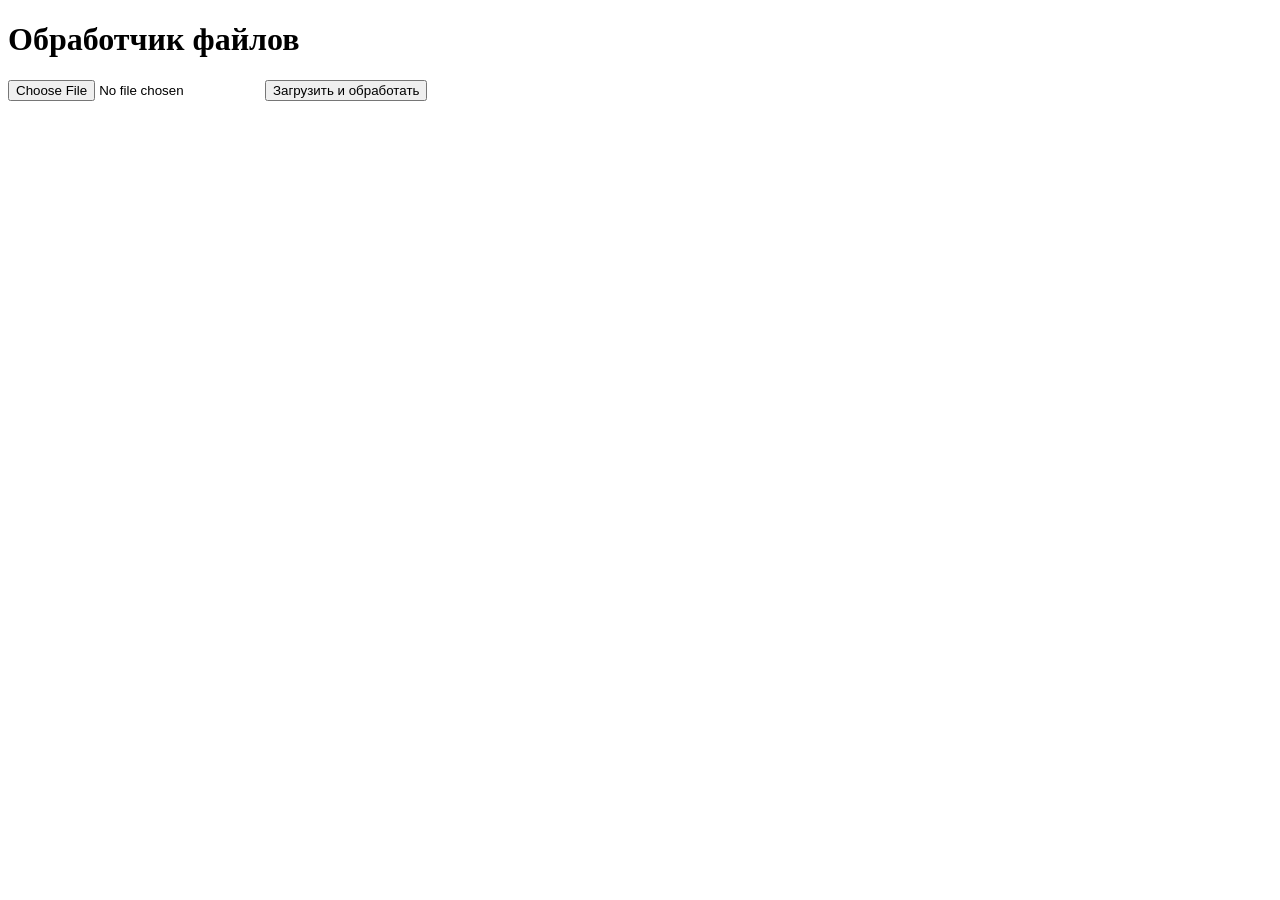
==== index.html @ 774cfac1 "Update index.html" ====
<!DOCTYPE html>


<html lang="ru">
<head>
    <meta charset="UTF-8">
    <title>Загрузка файла</title>
</head>
<body>
    <h1>Обработчик файлов</h1>
    <input type="file" id="fileInput">
    <button onclick="uploadFile()">Загрузить и обработать</button>
    <p id="status"></p>

    <script>
        async function uploadFile() {
            const fileInput = document.getElementById('fileInput');
            const status = document.getElementById('status');
            if (fileInput.files.length === 0) return alert('Выберите файл');

            const formData = new FormData();
            formData.append('file', fileInput.files[0]);

            status.innerText = 'Обработка...';

            try {
                // ЗАМЕНИ URL на адрес своего сервера после деплоя!
                const response = await fetch('https://server-1-5c12.onrender.com/process', {
                    method: 'POST',
                    body: formData
                });

                if (!response.ok) throw new Error('Ошибка сервера');

                const blob = await response.blob();
                const url = window.URL.createObjectURL(blob);
                const a = document.createElement('a');
                a.href = url;
                a.download = 'processed_file.csv';
                a.click();
                status.innerText = 'Готово!';
            } catch (err) {
                status.innerText = 'Ошибка: ' + err.message;
            }
        }
    </script>
</body>
</html>
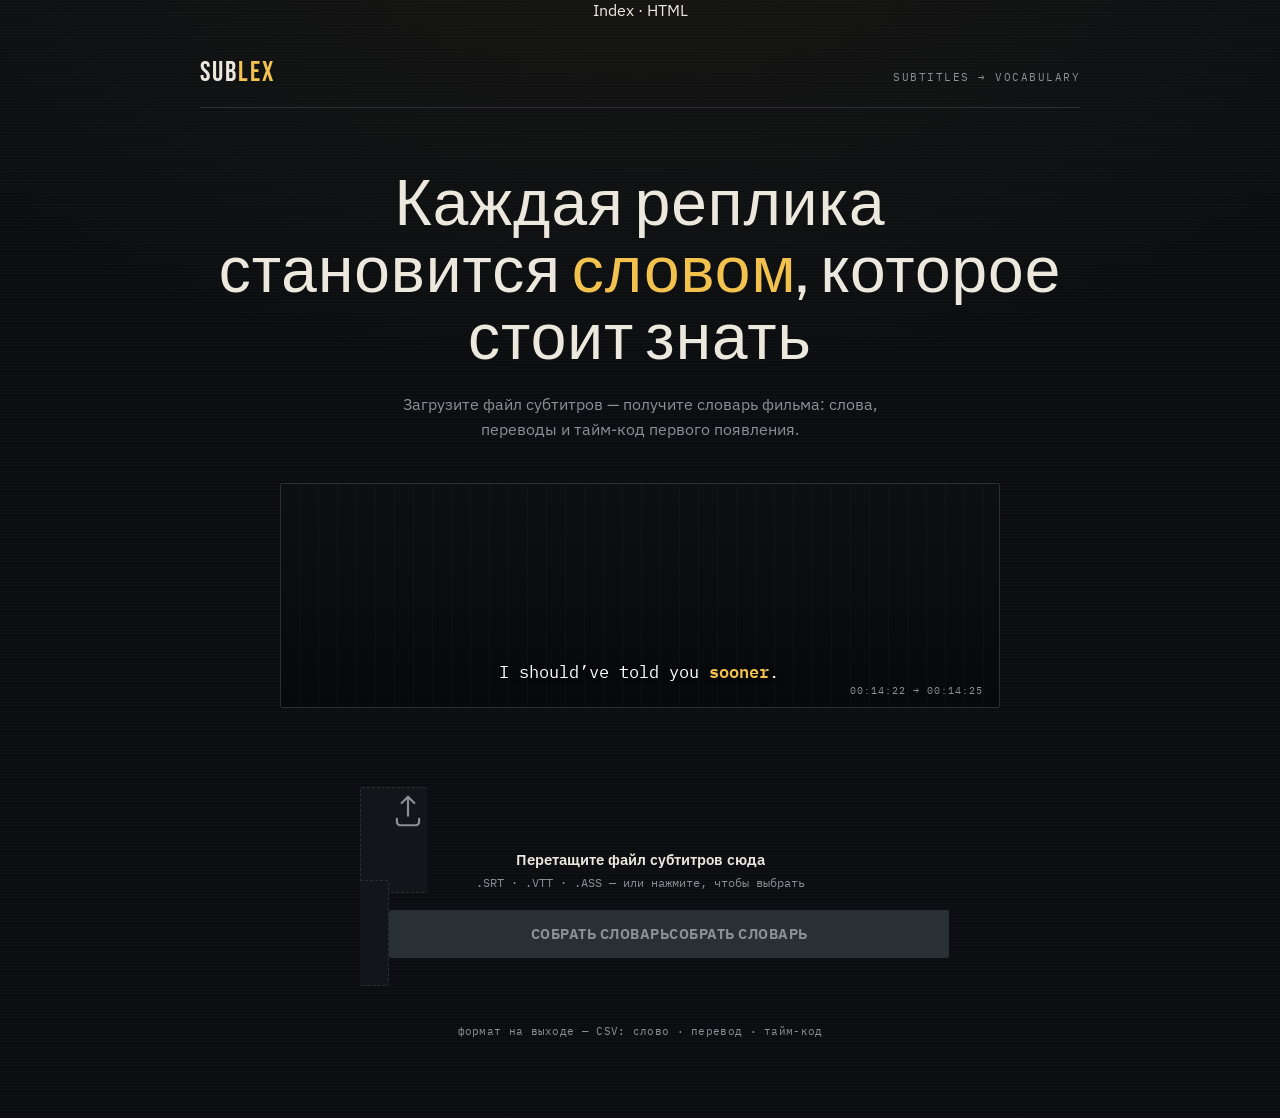
==== commit 374cafd1: "Update index.html" ====
--- a/index.html
+++ b/index.html
@@ -1,48 +1,594 @@
-<!DOCTYPE html>
 
 
+Index · HTML
+<!DOCTYPE html>
 <html lang="ru">
 <head>
-    <meta charset="UTF-8">
-    <title>Загрузка файла</title>
+<meta charset="UTF-8">
+<meta name="viewport" content="width=device-width, initial-scale=1.0">
+<title>Subtitle Lexicon — словарь из фильма</title>
+<link rel="preconnect" href="https://fonts.googleapis.com">
+<link rel="preconnect" href="https://fonts.gstatic.com" crossorigin>
+<link href="https://fonts.googleapis.com/css2?family=Bebas+Neue&family=IBM+Plex+Mono:wght@400;500;600&family=IBM+Plex+Sans:wght@400;500;600;700&display=swap" rel="stylesheet">
+<style>
+  :root{
+    --bg: #0B0D10;
+    --bg-raised: #12151A;
+    --frame: #1B3A3F;
+    --frame-soft: #16282B;
+    --hairline: #283034;
+    --text: #EDE8DE;
+    --text-dim: #8A9094;
+    --accent: #F2C14E;
+    --accent-dim: #8a6c2a;
+    --error: #D9685A;
+    --radius: 2px;
+  }
+ 
+  *{ box-sizing: border-box; }
+ 
+  html, body{
+    margin:0;
+    padding:0;
+    background: var(--bg);
+    color: var(--text);
+    font-family: 'IBM Plex Sans', sans-serif;
+    min-height: 100vh;
+  }
+ 
+  body{
+    background-image:
+      radial-gradient(ellipse 900px 500px at 50% -10%, rgba(242,193,78,0.05), transparent),
+      repeating-linear-gradient(rgba(255,255,255,0.015) 0px, rgba(255,255,255,0.015) 1px, transparent 1px, transparent 3px);
+    display:flex;
+    flex-direction:column;
+    align-items:center;
+    padding: 0 24px 80px;
+  }
+ 
+  /* ---------- Header ---------- */
+  .topbar{
+    width:100%;
+    max-width: 880px;
+    display:flex;
+    align-items:baseline;
+    justify-content:space-between;
+    padding: 36px 0 18px;
+    border-bottom: 1px solid var(--hairline);
+  }
+ 
+  .wordmark{
+    font-family: 'Bebas Neue', sans-serif;
+    font-size: 28px;
+    letter-spacing: 2px;
+    color: var(--text);
+  }
+  .wordmark span{ color: var(--accent); }
+ 
+  .tag{
+    font-family: 'IBM Plex Mono', monospace;
+    font-size: 11px;
+    letter-spacing: 1.5px;
+    text-transform: uppercase;
+    color: var(--text-dim);
+  }
+ 
+  /* ---------- Hero ---------- */
+  .hero{
+    width:100%;
+    max-width: 880px;
+    padding: 64px 0 28px;
+    text-align:center;
+  }
+ 
+  .hero h1{
+    font-family: 'Bebas Neue', sans-serif;
+    font-size: clamp(40px, 6vw, 64px);
+    line-height: 1.05;
+    letter-spacing: 1px;
+    margin: 0 0 18px;
+    font-weight: 400;
+  }
+  .hero h1 .hl{ color: var(--accent); }
+ 
+  .hero p{
+    font-size: 16px;
+    color: var(--text-dim);
+    max-width: 480px;
+    margin: 0 auto;
+    line-height: 1.6;
+  }
+ 
+  /* ---------- subtitle preview strip (signature element) ---------- */
+  .subtitle-stage{
+    width:100%;
+    max-width: 720px;
+    margin: 40px auto 0;
+    aspect-ratio: 16/5;
+    background: linear-gradient(180deg, #0d1012, #070809);
+    border: 1px solid var(--hairline);
+    border-radius: var(--radius);
+    position: relative;
+    overflow:hidden;
+    display:flex;
+    align-items:flex-end;
+    justify-content:center;
+    padding-bottom: 22px;
+  }
+  .subtitle-stage::before{
+    content:'';
+    position:absolute;
+    inset:0;
+    background-image: repeating-linear-gradient(90deg, transparent 0 18px, rgba(255,255,255,0.025) 18px 19px);
+  }
+  .sprockets{
+    position:absolute;
+    top:0; left:0; right:0;
+    height: 10px;
+    display:flex;
+    justify-content: space-between;
+    padding: 0 14px;
+  }
+  .sprockets span{
+    width:6px; height:6px;
+    margin-top:3px;
+    background: var(--hairline);
+    border-radius: 1px;
+  }
+  .sub-line{
+    font-family: 'IBM Plex Mono', monospace;
+    font-size: 17px;
+    color: #fff;
+    text-shadow: 0 2px 6px rgba(0,0,0,0.8);
+    white-space: nowrap;
+    overflow:hidden;
+    border-right: 2px solid transparent;
+  }
+  .sub-line .word{
+    color: var(--accent);
+    font-weight: 600;
+  }
+  .timecode{
+    position:absolute;
+    bottom: 10px;
+    right: 16px;
+    font-family: 'IBM Plex Mono', monospace;
+    font-size: 10px;
+    color: var(--text-dim);
+    letter-spacing: 1px;
+  }
+ 
+  /* ---------- Upload card ---------- */
+  .panel{
+    width:100%;
+    max-width: 560px;
+    margin-top: 56px;
+  }
+ 
+  .dropzone{
+    border: 1px dashed var(--hairline);
+    background: var(--bg-raised);
+    border-radius: var(--radius);
+    padding: 42px 28px;
+    text-align:center;
+    cursor:pointer;
+    transition: border-color 0.25s ease, background 0.25s ease;
+    position: relative;
+  }
+  .dropzone:hover, .dropzone.drag{
+    border-color: var(--accent-dim);
+    background: #15181d;
+  }
+  .dropzone.drag{ border-style: solid; }
+ 
+  .dropzone input[type=file]{
+    position:absolute;
+    inset:0;
+    opacity:0;
+    cursor:pointer;
+  }
+ 
+  .drop-icon{
+    width: 38px;
+    height: 38px;
+    margin: 0 auto 16px;
+    color: var(--text-dim);
+  }
+  .dropzone:hover .drop-icon, .dropzone.drag .drop-icon{ color: var(--accent); }
+ 
+  .drop-title{
+    font-size: 15px;
+    font-weight: 600;
+    margin-bottom: 6px;
+  }
+  .drop-sub{
+    font-family: 'IBM Plex Mono', monospace;
+    font-size: 12px;
+    color: var(--text-dim);
+  }
+ 
+  .filename-pill{
+    display: none;
+    margin-top: 16px;
+    font-family: 'IBM Plex Mono', monospace;
+    font-size: 12.5px;
+    background: var(--frame-soft);
+    border: 1px solid var(--frame);
+    color: var(--text);
+    padding: 8px 14px;
+    border-radius: var(--radius);
+    align-items:center;
+    justify-content:space-between;
+    gap: 12px;
+  }
+  .filename-pill.show{ display:flex; }
+  .filename-pill .clear-btn{
+    cursor:pointer;
+    color: var(--text-dim);
+    font-size: 14px;
+    line-height:1;
+    background:none;
+    border:none;
+    padding:0;
+  }
+  .filename-pill .clear-btn:hover{ color: var(--error); }
+ 
+  /* ---------- Button ---------- */
+  .run-btn{
+    width:100%;
+    margin-top: 20px;
+    padding: 15px 0;
+    background: var(--accent);
+    color: #14110a;
+    border: none;
+    border-radius: var(--radius);
+    font-family: 'IBM Plex Sans', sans-serif;
+    font-weight: 700;
+    font-size: 14px;
+    letter-spacing: 0.5px;
+    text-transform: uppercase;
+    cursor:pointer;
+    transition: transform 0.15s ease, box-shadow 0.15s ease, background 0.15s ease;
+  }
+  .run-btn:hover:not(:disabled){
+    box-shadow: 0 0 0 1px var(--accent), 0 6px 24px rgba(242,193,78,0.18);
+  }
+  .run-btn:active:not(:disabled){ transform: scale(0.99); }
+  .run-btn:disabled{
+    background: var(--hairline);
+    color: var(--text-dim);
+    cursor: not-allowed;
+  }
+ 
+  .run-btn .spinner{
+    display:none;
+    width: 14px; height:14px;
+    border: 2px solid rgba(20,17,10,0.3);
+    border-top-color: #14110a;
+    border-radius: 50%;
+    margin-right: 8px;
+    vertical-align: -2px;
+    animation: spin 0.7s linear infinite;
+  }
+  .run-btn.loading .spinner{ display:inline-block; }
+  .run-btn.loading .btn-label::after{ content: 'Разбираю реплики…'; }
+  .run-btn .btn-label::after{ content: 'Собрать словарь'; }
+  .run-btn.loading .default-label{ display:none; }
+ 
+  @keyframes spin{ to{ transform: rotate(360deg); } }
+ 
+  /* ---------- status / result card ---------- */
+  .result{
+    margin-top: 24px;
+    background: var(--bg-raised);
+    border: 1px solid var(--hairline);
+    border-radius: var(--radius);
+    padding: 0;
+    max-height: 0;
+    overflow: hidden;
+    opacity: 0;
+    transition: max-height 0.45s ease, opacity 0.4s ease, padding 0.4s ease;
+  }
+  .result.show{
+    max-height: 220px;
+    opacity: 1;
+    padding: 22px 24px;
+  }
+  .result.error{ border-color: rgba(217,104,90,0.4); }
+ 
+  .result-row{
+    display:flex;
+    align-items:center;
+    gap: 12px;
+  }
+  .result-icon{
+    width: 30px; height:30px;
+    flex-shrink:0;
+    border-radius: 50%;
+    display:flex;
+    align-items:center;
+    justify-content:center;
+    background: rgba(242,193,78,0.12);
+    color: var(--accent);
+  }
+  .result.error .result-icon{
+    background: rgba(217,104,90,0.14);
+    color: var(--error);
+  }
+  .result-icon svg{ width:15px; height:15px; }
+ 
+  .result-title{ font-weight: 600; font-size: 14.5px; }
+  .result-sub{
+    font-family: 'IBM Plex Mono', monospace;
+    font-size: 12px;
+    color: var(--text-dim);
+    margin-top: 3px;
+  }
+ 
+  .download-link{
+    margin-left: auto;
+    font-family: 'IBM Plex Mono', monospace;
+    font-size: 12.5px;
+    color: var(--accent);
+    text-decoration: none;
+    border-bottom: 1px solid var(--accent-dim);
+    padding-bottom: 1px;
+    white-space: nowrap;
+    flex-shrink:0;
+  }
+  .download-link:hover{ border-color: var(--accent); }
+ 
+  /* ---------- footer note ---------- */
+  .footnote{
+    margin-top: 40px;
+    font-family: 'IBM Plex Mono', monospace;
+    font-size: 11px;
+    color: var(--text-dim);
+    text-align:center;
+    letter-spacing: 0.3px;
+  }
+ 
+  /* ---------- focus visibility ---------- */
+  a:focus-visible, button:focus-visible, .dropzone:focus-within{
+    outline: 2px solid var(--accent);
+    outline-offset: 2px;
+  }
+ 
+  @media (prefers-reduced-motion: reduce){
+    *{ animation: none !important; transition: none !important; }
+  }
+ 
+  @media (max-width: 560px){
+    .topbar{ padding: 24px 0 16px; }
+    .hero{ padding: 40px 0 20px; }
+    .subtitle-stage{ aspect-ratio: 16/7; }
+    .sub-line{ font-size: 14px; }
+  }
+</style>
 </head>
 <body>
-    <h1>Обработчик файлов</h1>
-    <input type="file" id="fileInput">
-    <button onclick="uploadFile()">Загрузить и обработать</button>
-    <p id="status"></p>
-
-    <script>
-        async function uploadFile() {
-            const fileInput = document.getElementById('fileInput');
-            const status = document.getElementById('status');
-            if (fileInput.files.length === 0) return alert('Выберите файл');
-
-            const formData = new FormData();
-            formData.append('file', fileInput.files[0]);
-
-            status.innerText = 'Обработка...';
-
-            try {
-                // ЗАМЕНИ URL на адрес своего сервера после деплоя!
-                const response = await fetch('https://server-1-5c12.onrender.com/process', {
-                    method: 'POST',
-                    body: formData
-                });
-
-                if (!response.ok) throw new Error('Ошибка сервера');
-
-                const blob = await response.blob();
-                const url = window.URL.createObjectURL(blob);
-                const a = document.createElement('a');
-                a.href = url;
-                a.download = 'processed_file.csv';
-                a.click();
-                status.innerText = 'Готово!';
-            } catch (err) {
-                status.innerText = 'Ошибка: ' + err.message;
-            }
+ 
+  <div class="topbar">
+    <div class="wordmark">SUB<span>LEX</span></div>
+    <div class="tag">subtitles → vocabulary</div>
+  </div>
+ 
+  <div class="hero">
+    <h1>Каждая реплика<br>становится <span class="hl">словом</span>, которое стоит знать</h1>
+    <p>Загрузите файл субтитров — получите словарь фильма: слова, переводы и тайм-код первого появления.</p>
+ 
+    <div class="subtitle-stage">
+      <div class="sprockets" aria-hidden="true"></div>
+      <div class="sub-line" id="subLine"></div>
+      <div class="timecode">00:14:22 → 00:14:25</div>
+    </div>
+  </div>
+ 
+  <div class="panel">
+    <form id="uploadForm">
+      <label class="dropzone" id="dropzone" tabindex="0">
+        <svg class="drop-icon" viewBox="0 0 24 24" fill="none" stroke="currentColor" stroke-width="1.4">
+          <path d="M12 3v12m0-12 4 4m-4-4-4 4" stroke-linecap="round" stroke-linejoin="round"/>
+          <path d="M5 17v2a2 2 0 0 0 2 2h10a2 2 0 0 0 2-2v-2" stroke-linecap="round" stroke-linejoin="round"/>
+        </svg>
+        <div class="drop-title">Перетащите файл субтитров сюда</div>
+        <div class="drop-sub">.SRT · .VTT · .ASS — или нажмите, чтобы выбрать</div>
+        <input type="file" id="fileInput" accept=".srt,.vtt,.ass,.ssa">
+      </label>
+ 
+      <div class="filename-pill" id="filenamePill">
+        <span id="filenameText"></span>
+        <button type="button" class="clear-btn" id="clearBtn" aria-label="Убрать файл">✕</button>
+      </div>
+ 
+      <button type="submit" class="run-btn" id="runBtn" disabled>
+        <span class="spinner" aria-hidden="true"></span>
+        <span class="btn-label"><span class="default-label">Собрать словарь</span></span>
+      </button>
+    </form>
+ 
+    <div class="result" id="result" role="status" aria-live="polite">
+      <div class="result-row">
+        <div class="result-icon" id="resultIcon"></div>
+        <div>
+          <div class="result-title" id="resultTitle"></div>
+          <div class="result-sub" id="resultSub"></div>
+        </div>
+        <a href="#" class="download-link" id="downloadLink" style="display:none;">скачать .csv</a>
+      </div>
+    </div>
+  </div>
+ 
+  <div class="footnote">формат на выходе — CSV: слово · перевод · тайм-код</div>
+ 
+<script>
+  // ===== Typing subtitle animation in hero =====
+  const lines = [
+    { plain: "I should\u2019ve told you ", word: "sooner", rest: "." },
+    { plain: "It\u2019s ", word: "complicated", rest: " between us." },
+    { plain: "We need to ", word: "reconsider", rest: " everything." }
+  ];
+  const subLine = document.getElementById('subLine');
+  let li = 0;
+ 
+  function typeLine(line){
+    return new Promise(resolve => {
+      const full = [line.plain, line.word, line.rest];
+      let segIndex = 0, charIndex = 0;
+      subLine.innerHTML = '';
+      const spans = [document.createElement('span'), document.createElement('span'), document.createElement('span')];
+      spans[1].className = 'word';
+      spans.forEach(s => subLine.appendChild(s));
+ 
+      function tick(){
+        if(segIndex >= 3){
+          setTimeout(() => fadeOut().then(resolve), 1400);
+          return;
         }
-    </script>
+        const seg = full[segIndex];
+        if(charIndex < seg.length){
+          spans[segIndex].textContent += seg[charIndex];
+          charIndex++;
+          setTimeout(tick, 32);
+        } else {
+          segIndex++; charIndex = 0;
+          setTimeout(tick, 60);
+        }
+      }
+      tick();
+    });
+  }
+ 
+  function fadeOut(){
+    return new Promise(resolve => {
+      subLine.style.transition = 'opacity 0.5s ease';
+      subLine.style.opacity = '0';
+      setTimeout(() => { subLine.style.opacity = '1'; resolve(); }, 550);
+    });
+  }
+ 
+  async function cycle(){
+    if(window.matchMedia('(prefers-reduced-motion: reduce)').matches){
+      subLine.innerHTML = `${lines[0].plain}<span class="word">${lines[0].word}</span>${lines[0].rest}`;
+      return;
+    }
+    while(true){
+      await typeLine(lines[li]);
+      li = (li + 1) % lines.length;
+    }
+  }
+  cycle();
+ 
+  // ===== Upload logic =====
+  const dropzone   = document.getElementById('dropzone');
+  const fileInput  = document.getElementById('fileInput');
+  const pill       = document.getElementById('filenamePill');
+  const pillText   = document.getElementById('filenameText');
+  const clearBtn   = document.getElementById('clearBtn');
+  const runBtn     = document.getElementById('runBtn');
+  const form       = document.getElementById('uploadForm');
+  const result     = document.getElementById('result');
+  const resultIcon = document.getElementById('resultIcon');
+  const resultTitle= document.getElementById('resultTitle');
+  const resultSub  = document.getElementById('resultSub');
+  const downloadLink = document.getElementById('downloadLink');
+ 
+  const ICON_OK = `<svg viewBox="0 0 24 24" fill="none" stroke="currentColor" stroke-width="2"><path d="M5 13l4 4L19 7" stroke-linecap="round" stroke-linejoin="round"/></svg>`;
+  const ICON_ERR = `<svg viewBox="0 0 24 24" fill="none" stroke="currentColor" stroke-width="2"><path d="M12 8v5M12 16h.01M12 3l9 16H3z" stroke-linecap="round" stroke-linejoin="round"/></svg>`;
+ 
+  function setFile(file){
+    if(!file) return;
+    pillText.textContent = file.name;
+    pill.classList.add('show');
+    runBtn.disabled = false;
+    result.classList.remove('show');
+  }
+ 
+  fileInput.addEventListener('change', () => setFile(fileInput.files[0]));
+ 
+  ['dragenter','dragover'].forEach(evt =>
+    dropzone.addEventListener(evt, e => { e.preventDefault(); dropzone.classList.add('drag'); })
+  );
+  ['dragleave','drop'].forEach(evt =>
+    dropzone.addEventListener(evt, e => { e.preventDefault(); dropzone.classList.remove('drag'); })
+  );
+  dropzone.addEventListener('drop', e => {
+    const file = e.dataTransfer.files[0];
+    if(file){ fileInput.files = e.dataTransfer.files; setFile(file); }
+  });
+ 
+  clearBtn.addEventListener('click', () => {
+    fileInput.value = '';
+    pill.classList.remove('show');
+    runBtn.disabled = true;
+    result.classList.remove('show');
+  });
+ 
+  function showResult({ ok, title, sub, downloadUrl }){
+    result.classList.remove('error');
+    if(!ok) result.classList.add('error');
+    resultIcon.innerHTML = ok ? ICON_OK : ICON_ERR;
+    resultTitle.textContent = title;
+    resultSub.textContent = sub;
+    if(ok && downloadUrl){
+      downloadLink.href = downloadUrl;
+      downloadLink.style.display = 'inline';
+    } else {
+      downloadLink.style.display = 'none';
+    }
+    result.classList.add('show');
+  }
+ 
+  form.addEventListener('submit', async (e) => {
+    e.preventDefault();
+    const file = fileInput.files[0];
+    if(!file) return;
+ 
+    runBtn.disabled = true;
+    runBtn.classList.add('loading');
+    result.classList.remove('show');
+ 
+    const formData = new FormData();
+    formData.append('file', file);
+ 
+    try {
+      // Replace with your deployed server endpoint.
+      const response = await fetch('https://server-1-5c12.onrender.com/process', {
+        method: 'POST',
+        body: formData
+      });
+      if(!response.ok) throw new Error('Сервер ответил с ошибкой: ' + response.status);
+ 
+      const blob = await response.blob();
+      const url = window.URL.createObjectURL(blob);
+ 
+      showResult({
+        ok: true,
+        title: 'Словарь готов',
+        sub: file.name.replace(/\.[^.]+$/, '') + '.csv',
+        downloadUrl: url
+      });
+ 
+      // also trigger an automatic download
+      const a = document.createElement('a');
+      a.href = url;
+      a.download = file.name.replace(/\.[^.]+$/, '') + '_dictionary.csv';
+      document.body.appendChild(a);
+      a.click();
+      a.remove();
+ 
+    } catch (err) {
+      showResult({
+        ok: false,
+        title: 'Не получилось обработать файл',
+        sub: err.message || 'Проверьте соединение и попробуйте снова'
+      });
+    } finally {
+      runBtn.classList.remove('loading');
+      runBtn.disabled = false;
+    }
+  });
+</script>
 </body>
 </html>
+ 
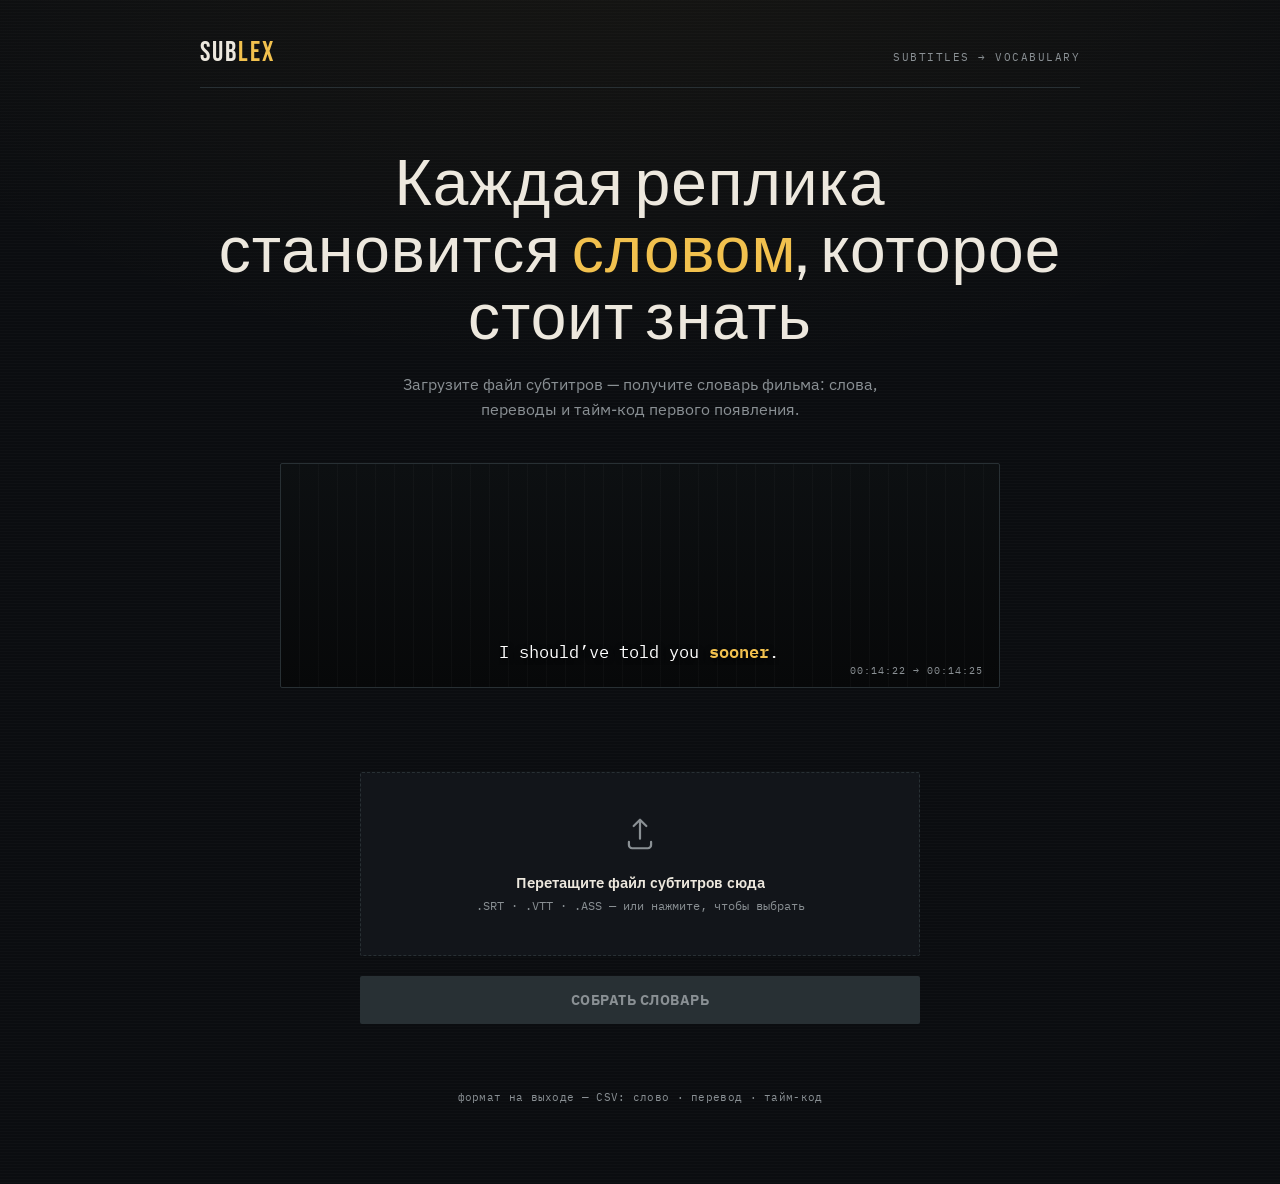
==== commit 66998166: "Update index.html" ====
--- a/index.html
+++ b/index.html
@@ -1,6 +1,3 @@
-
-
-Index · HTML
 <!DOCTYPE html>
 <html lang="ru">
 <head>
@@ -24,9 +21,9 @@
     --error: #D9685A;
     --radius: 2px;
   }
- 
+
   *{ box-sizing: border-box; }
- 
+
   html, body{
     margin:0;
     padding:0;
@@ -35,7 +32,7 @@
     font-family: 'IBM Plex Sans', sans-serif;
     min-height: 100vh;
   }
- 
+
   body{
     background-image:
       radial-gradient(ellipse 900px 500px at 50% -10%, rgba(242,193,78,0.05), transparent),
@@ -45,7 +42,7 @@
     align-items:center;
     padding: 0 24px 80px;
   }
- 
+
   /* ---------- Header ---------- */
   .topbar{
     width:100%;
@@ -56,7 +53,7 @@
     padding: 36px 0 18px;
     border-bottom: 1px solid var(--hairline);
   }
- 
+
   .wordmark{
     font-family: 'Bebas Neue', sans-serif;
     font-size: 28px;
@@ -64,7 +61,7 @@
     color: var(--text);
   }
   .wordmark span{ color: var(--accent); }
- 
+
   .tag{
     font-family: 'IBM Plex Mono', monospace;
     font-size: 11px;
@@ -72,7 +69,7 @@
     text-transform: uppercase;
     color: var(--text-dim);
   }
- 
+
   /* ---------- Hero ---------- */
   .hero{
     width:100%;
@@ -80,7 +77,7 @@
     padding: 64px 0 28px;
     text-align:center;
   }
- 
+
   .hero h1{
     font-family: 'Bebas Neue', sans-serif;
     font-size: clamp(40px, 6vw, 64px);
@@ -90,7 +87,7 @@
     font-weight: 400;
   }
   .hero h1 .hl{ color: var(--accent); }
- 
+
   .hero p{
     font-size: 16px;
     color: var(--text-dim);
@@ -98,7 +95,7 @@
     margin: 0 auto;
     line-height: 1.6;
   }
- 
+
   /* ---------- subtitle preview strip (signature element) ---------- */
   .subtitle-stage{
     width:100%;
@@ -157,15 +154,18 @@
     color: var(--text-dim);
     letter-spacing: 1px;
   }
- 
+
   /* ---------- Upload card ---------- */
   .panel{
     width:100%;
     max-width: 560px;
     margin-top: 56px;
   }
- 
+
   .dropzone{
+    display: block;
+    width: 100%;
+    box-sizing: border-box;
     border: 1px dashed var(--hairline);
     background: var(--bg-raised);
     border-radius: var(--radius);
@@ -180,14 +180,14 @@
     background: #15181d;
   }
   .dropzone.drag{ border-style: solid; }
- 
+
   .dropzone input[type=file]{
     position:absolute;
     inset:0;
     opacity:0;
     cursor:pointer;
   }
- 
+
   .drop-icon{
     width: 38px;
     height: 38px;
@@ -195,7 +195,7 @@
     color: var(--text-dim);
   }
   .dropzone:hover .drop-icon, .dropzone.drag .drop-icon{ color: var(--accent); }
- 
+
   .drop-title{
     font-size: 15px;
     font-weight: 600;
@@ -206,7 +206,7 @@
     font-size: 12px;
     color: var(--text-dim);
   }
- 
+
   .filename-pill{
     display: none;
     margin-top: 16px;
@@ -232,7 +232,7 @@
     padding:0;
   }
   .filename-pill .clear-btn:hover{ color: var(--error); }
- 
+
   /* ---------- Button ---------- */
   .run-btn{
     width:100%;
@@ -259,7 +259,7 @@
     color: var(--text-dim);
     cursor: not-allowed;
   }
- 
+
   .run-btn .spinner{
     display:none;
     width: 14px; height:14px;
@@ -271,12 +271,12 @@
     animation: spin 0.7s linear infinite;
   }
   .run-btn.loading .spinner{ display:inline-block; }
-  .run-btn.loading .btn-label::after{ content: 'Разбираю реплики…'; }
-  .run-btn .btn-label::after{ content: 'Собрать словарь'; }
+  .run-btn .loading-label{ display:none; }
+  .run-btn.loading .loading-label{ display:inline; }
   .run-btn.loading .default-label{ display:none; }
- 
+
   @keyframes spin{ to{ transform: rotate(360deg); } }
- 
+
   /* ---------- status / result card ---------- */
   .result{
     margin-top: 24px;
@@ -295,7 +295,7 @@
     padding: 22px 24px;
   }
   .result.error{ border-color: rgba(217,104,90,0.4); }
- 
+
   .result-row{
     display:flex;
     align-items:center;
@@ -316,7 +316,7 @@
     color: var(--error);
   }
   .result-icon svg{ width:15px; height:15px; }
- 
+
   .result-title{ font-weight: 600; font-size: 14.5px; }
   .result-sub{
     font-family: 'IBM Plex Mono', monospace;
@@ -324,7 +324,7 @@
     color: var(--text-dim);
     margin-top: 3px;
   }
- 
+
   .download-link{
     margin-left: auto;
     font-family: 'IBM Plex Mono', monospace;
@@ -337,7 +337,7 @@
     flex-shrink:0;
   }
   .download-link:hover{ border-color: var(--accent); }
- 
+
   /* ---------- footer note ---------- */
   .footnote{
     margin-top: 40px;
@@ -347,17 +347,17 @@
     text-align:center;
     letter-spacing: 0.3px;
   }
- 
+
   /* ---------- focus visibility ---------- */
   a:focus-visible, button:focus-visible, .dropzone:focus-within{
     outline: 2px solid var(--accent);
     outline-offset: 2px;
   }
- 
+
   @media (prefers-reduced-motion: reduce){
     *{ animation: none !important; transition: none !important; }
   }
- 
+
   @media (max-width: 560px){
     .topbar{ padding: 24px 0 16px; }
     .hero{ padding: 40px 0 20px; }
@@ -367,23 +367,23 @@
 </style>
 </head>
 <body>
- 
+
   <div class="topbar">
     <div class="wordmark">SUB<span>LEX</span></div>
     <div class="tag">subtitles → vocabulary</div>
   </div>
- 
+
   <div class="hero">
     <h1>Каждая реплика<br>становится <span class="hl">словом</span>, которое стоит знать</h1>
     <p>Загрузите файл субтитров — получите словарь фильма: слова, переводы и тайм-код первого появления.</p>
- 
+
     <div class="subtitle-stage">
       <div class="sprockets" aria-hidden="true"></div>
       <div class="sub-line" id="subLine"></div>
       <div class="timecode">00:14:22 → 00:14:25</div>
     </div>
   </div>
- 
+
   <div class="panel">
     <form id="uploadForm">
       <label class="dropzone" id="dropzone" tabindex="0">
@@ -395,18 +395,21 @@
         <div class="drop-sub">.SRT · .VTT · .ASS — или нажмите, чтобы выбрать</div>
         <input type="file" id="fileInput" accept=".srt,.vtt,.ass,.ssa">
       </label>
- 
+
       <div class="filename-pill" id="filenamePill">
         <span id="filenameText"></span>
         <button type="button" class="clear-btn" id="clearBtn" aria-label="Убрать файл">✕</button>
       </div>
- 
+
       <button type="submit" class="run-btn" id="runBtn" disabled>
         <span class="spinner" aria-hidden="true"></span>
-        <span class="btn-label"><span class="default-label">Собрать словарь</span></span>
+        <span class="btn-label">
+          <span class="default-label">Собрать словарь</span>
+          <span class="loading-label">Разбираю реплики…</span>
+        </span>
       </button>
     </form>
- 
+
     <div class="result" id="result" role="status" aria-live="polite">
       <div class="result-row">
         <div class="result-icon" id="resultIcon"></div>
@@ -418,9 +421,9 @@
       </div>
     </div>
   </div>
- 
+
   <div class="footnote">формат на выходе — CSV: слово · перевод · тайм-код</div>
- 
+
 <script>
   // ===== Typing subtitle animation in hero =====
   const lines = [
@@ -430,7 +433,7 @@
   ];
   const subLine = document.getElementById('subLine');
   let li = 0;
- 
+
   function typeLine(line){
     return new Promise(resolve => {
       const full = [line.plain, line.word, line.rest];
@@ -439,7 +442,7 @@
       const spans = [document.createElement('span'), document.createElement('span'), document.createElement('span')];
       spans[1].className = 'word';
       spans.forEach(s => subLine.appendChild(s));
- 
+
       function tick(){
         if(segIndex >= 3){
           setTimeout(() => fadeOut().then(resolve), 1400);
@@ -458,7 +461,7 @@
       tick();
     });
   }
- 
+
   function fadeOut(){
     return new Promise(resolve => {
       subLine.style.transition = 'opacity 0.5s ease';
@@ -466,7 +469,7 @@
       setTimeout(() => { subLine.style.opacity = '1'; resolve(); }, 550);
     });
   }
- 
+
   async function cycle(){
     if(window.matchMedia('(prefers-reduced-motion: reduce)').matches){
       subLine.innerHTML = `${lines[0].plain}<span class="word">${lines[0].word}</span>${lines[0].rest}`;
@@ -478,7 +481,7 @@
     }
   }
   cycle();
- 
+
   // ===== Upload logic =====
   const dropzone   = document.getElementById('dropzone');
   const fileInput  = document.getElementById('fileInput');
@@ -492,10 +495,10 @@
   const resultTitle= document.getElementById('resultTitle');
   const resultSub  = document.getElementById('resultSub');
   const downloadLink = document.getElementById('downloadLink');
- 
+
   const ICON_OK = `<svg viewBox="0 0 24 24" fill="none" stroke="currentColor" stroke-width="2"><path d="M5 13l4 4L19 7" stroke-linecap="round" stroke-linejoin="round"/></svg>`;
   const ICON_ERR = `<svg viewBox="0 0 24 24" fill="none" stroke="currentColor" stroke-width="2"><path d="M12 8v5M12 16h.01M12 3l9 16H3z" stroke-linecap="round" stroke-linejoin="round"/></svg>`;
- 
+
   function setFile(file){
     if(!file) return;
     pillText.textContent = file.name;
@@ -503,9 +506,9 @@
     runBtn.disabled = false;
     result.classList.remove('show');
   }
- 
+
   fileInput.addEventListener('change', () => setFile(fileInput.files[0]));
- 
+
   ['dragenter','dragover'].forEach(evt =>
     dropzone.addEventListener(evt, e => { e.preventDefault(); dropzone.classList.add('drag'); })
   );
@@ -516,14 +519,14 @@
     const file = e.dataTransfer.files[0];
     if(file){ fileInput.files = e.dataTransfer.files; setFile(file); }
   });
- 
+
   clearBtn.addEventListener('click', () => {
     fileInput.value = '';
     pill.classList.remove('show');
     runBtn.disabled = true;
     result.classList.remove('show');
   });
- 
+
   function showResult({ ok, title, sub, downloadUrl }){
     result.classList.remove('error');
     if(!ok) result.classList.add('error');
@@ -538,19 +541,19 @@
     }
     result.classList.add('show');
   }
- 
+
   form.addEventListener('submit', async (e) => {
     e.preventDefault();
     const file = fileInput.files[0];
     if(!file) return;
- 
+
     runBtn.disabled = true;
     runBtn.classList.add('loading');
     result.classList.remove('show');
- 
+
     const formData = new FormData();
     formData.append('file', file);
- 
+
     try {
       // Replace with your deployed server endpoint.
       const response = await fetch('https://server-1-5c12.onrender.com/process', {
@@ -558,17 +561,17 @@
         body: formData
       });
       if(!response.ok) throw new Error('Сервер ответил с ошибкой: ' + response.status);
- 
+
       const blob = await response.blob();
       const url = window.URL.createObjectURL(blob);
- 
+
       showResult({
         ok: true,
         title: 'Словарь готов',
         sub: file.name.replace(/\.[^.]+$/, '') + '.csv',
         downloadUrl: url
       });
- 
+
       // also trigger an automatic download
       const a = document.createElement('a');
       a.href = url;
@@ -576,7 +579,7 @@
       document.body.appendChild(a);
       a.click();
       a.remove();
- 
+
     } catch (err) {
       showResult({
         ok: false,
@@ -591,4 +594,3 @@
 </script>
 </body>
 </html>
- 
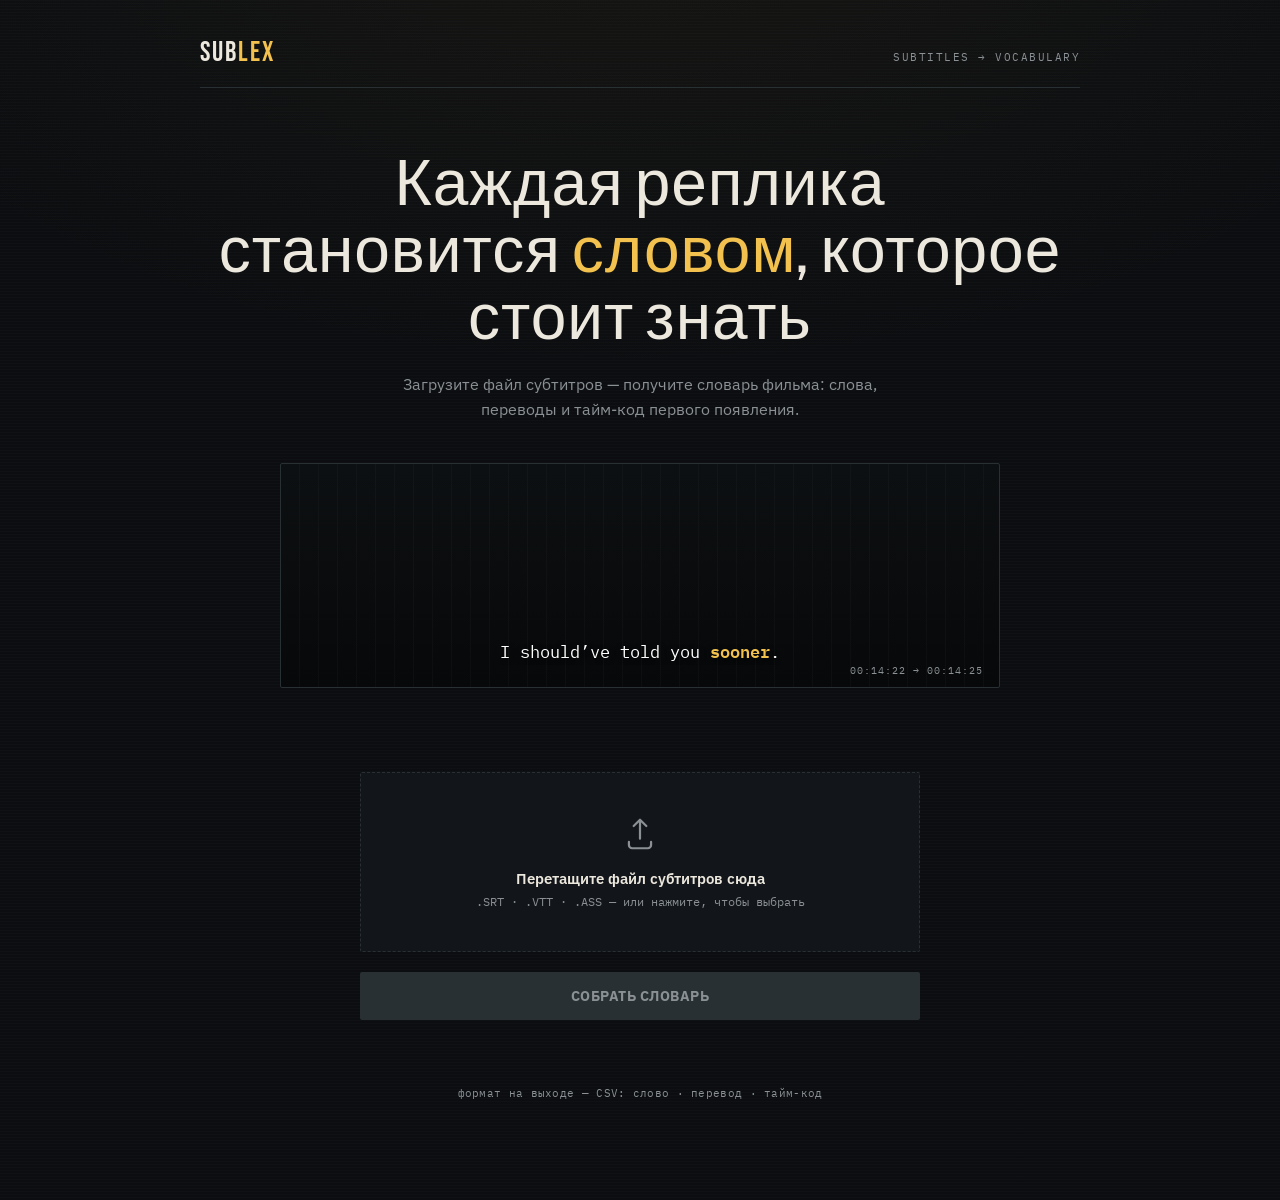
==== commit d3c8d346: "Update print statement from 'Hello' to 'Goodbye'" ====
--- a/index.html
+++ b/index.html
@@ -22,11 +22,9 @@
     --radius: 2px;
   }
 
-  *{ box-sizing: border-box; }
+  *{ box-sizing: border-box; margin:0; padding:0; }
 
   html, body{
-    margin:0;
-    padding:0;
     background: var(--bg);
     color: var(--text);
     font-family: 'IBM Plex Sans', sans-serif;
@@ -40,329 +38,301 @@
     display:flex;
     flex-direction:column;
     align-items:center;
-    padding: 0 24px 80px;
-  }
-
-  /* ---------- Header ---------- */
+    padding: 0 24px 100px;
+  }
+
+  /* ── Topbar ── */
   .topbar{
-    width:100%;
-    max-width: 880px;
-    display:flex;
-    align-items:baseline;
-    justify-content:space-between;
+    width:100%; max-width:880px;
+    display:flex; align-items:baseline; justify-content:space-between;
     padding: 36px 0 18px;
     border-bottom: 1px solid var(--hairline);
   }
-
-  .wordmark{
-    font-family: 'Bebas Neue', sans-serif;
-    font-size: 28px;
-    letter-spacing: 2px;
-    color: var(--text);
-  }
-  .wordmark span{ color: var(--accent); }
-
-  .tag{
-    font-family: 'IBM Plex Mono', monospace;
-    font-size: 11px;
-    letter-spacing: 1.5px;
-    text-transform: uppercase;
-    color: var(--text-dim);
-  }
-
-  /* ---------- Hero ---------- */
-  .hero{
-    width:100%;
-    max-width: 880px;
-    padding: 64px 0 28px;
-    text-align:center;
-  }
-
-  .hero h1{
-    font-family: 'Bebas Neue', sans-serif;
-    font-size: clamp(40px, 6vw, 64px);
-    line-height: 1.05;
-    letter-spacing: 1px;
-    margin: 0 0 18px;
-    font-weight: 400;
-  }
-  .hero h1 .hl{ color: var(--accent); }
-
-  .hero p{
-    font-size: 16px;
-    color: var(--text-dim);
-    max-width: 480px;
-    margin: 0 auto;
-    line-height: 1.6;
-  }
-
-  /* ---------- subtitle preview strip (signature element) ---------- */
+  .wordmark{ font-family:'Bebas Neue',sans-serif; font-size:28px; letter-spacing:2px; }
+  .wordmark span{ color:var(--accent); }
+  .tag{ font-family:'IBM Plex Mono',monospace; font-size:11px; letter-spacing:1.5px; text-transform:uppercase; color:var(--text-dim); }
+
+  /* ── Hero ── */
+  .hero{ width:100%; max-width:880px; padding:64px 0 28px; text-align:center; }
+  .hero h1{ font-family:'Bebas Neue',sans-serif; font-size:clamp(40px,6vw,64px); line-height:1.05; letter-spacing:1px; margin:0 0 18px; font-weight:400; }
+  .hero h1 .hl{ color:var(--accent); }
+  .hero p{ font-size:16px; color:var(--text-dim); max-width:480px; margin:0 auto; line-height:1.6; }
+
+  /* ── Subtitle stage ── */
   .subtitle-stage{
-    width:100%;
-    max-width: 720px;
-    margin: 40px auto 0;
-    aspect-ratio: 16/5;
-    background: linear-gradient(180deg, #0d1012, #070809);
-    border: 1px solid var(--hairline);
-    border-radius: var(--radius);
-    position: relative;
-    overflow:hidden;
-    display:flex;
-    align-items:flex-end;
-    justify-content:center;
-    padding-bottom: 22px;
+    width:100%; max-width:720px; margin:40px auto 0;
+    aspect-ratio:16/5;
+    background:linear-gradient(180deg,#0d1012,#070809);
+    border:1px solid var(--hairline); border-radius:var(--radius);
+    position:relative; overflow:hidden;
+    display:flex; align-items:flex-end; justify-content:center; padding-bottom:22px;
   }
   .subtitle-stage::before{
-    content:'';
-    position:absolute;
-    inset:0;
-    background-image: repeating-linear-gradient(90deg, transparent 0 18px, rgba(255,255,255,0.025) 18px 19px);
-  }
-  .sprockets{
-    position:absolute;
-    top:0; left:0; right:0;
-    height: 10px;
-    display:flex;
-    justify-content: space-between;
-    padding: 0 14px;
-  }
-  .sprockets span{
-    width:6px; height:6px;
-    margin-top:3px;
-    background: var(--hairline);
-    border-radius: 1px;
-  }
-  .sub-line{
-    font-family: 'IBM Plex Mono', monospace;
-    font-size: 17px;
-    color: #fff;
-    text-shadow: 0 2px 6px rgba(0,0,0,0.8);
-    white-space: nowrap;
-    overflow:hidden;
-    border-right: 2px solid transparent;
-  }
-  .sub-line .word{
-    color: var(--accent);
-    font-weight: 600;
-  }
-  .timecode{
-    position:absolute;
-    bottom: 10px;
-    right: 16px;
-    font-family: 'IBM Plex Mono', monospace;
-    font-size: 10px;
-    color: var(--text-dim);
-    letter-spacing: 1px;
-  }
-
-  /* ---------- Upload card ---------- */
-  .panel{
-    width:100%;
-    max-width: 560px;
-    margin-top: 56px;
-  }
+    content:''; position:absolute; inset:0;
+    background-image:repeating-linear-gradient(90deg, transparent 0 18px, rgba(255,255,255,0.025) 18px 19px);
+  }
+  .sprockets{ position:absolute; top:0; left:0; right:0; height:10px; display:flex; justify-content:space-between; padding:0 14px; }
+  .sprockets span{ width:6px; height:6px; margin-top:3px; background:var(--hairline); border-radius:1px; }
+  .sub-line{ font-family:'IBM Plex Mono',monospace; font-size:17px; color:#fff; text-shadow:0 2px 6px rgba(0,0,0,0.8); white-space:nowrap; overflow:hidden; }
+  .sub-line .word{ color:var(--accent); font-weight:600; }
+  .timecode{ position:absolute; bottom:10px; right:16px; font-family:'IBM Plex Mono',monospace; font-size:10px; color:var(--text-dim); letter-spacing:1px; }
+
+  /* ── Upload panel ── */
+  .panel{ width:100%; max-width:560px; margin-top:56px; }
 
   .dropzone{
-    display: block;
-    width: 100%;
-    box-sizing: border-box;
-    border: 1px dashed var(--hairline);
-    background: var(--bg-raised);
-    border-radius: var(--radius);
-    padding: 42px 28px;
-    text-align:center;
-    cursor:pointer;
-    transition: border-color 0.25s ease, background 0.25s ease;
-    position: relative;
-  }
-  .dropzone:hover, .dropzone.drag{
-    border-color: var(--accent-dim);
-    background: #15181d;
-  }
-  .dropzone.drag{ border-style: solid; }
-
-  .dropzone input[type=file]{
-    position:absolute;
-    inset:0;
-    opacity:0;
-    cursor:pointer;
-  }
-
-  .drop-icon{
-    width: 38px;
-    height: 38px;
-    margin: 0 auto 16px;
-    color: var(--text-dim);
-  }
-  .dropzone:hover .drop-icon, .dropzone.drag .drop-icon{ color: var(--accent); }
-
-  .drop-title{
-    font-size: 15px;
-    font-weight: 600;
-    margin-bottom: 6px;
-  }
-  .drop-sub{
-    font-family: 'IBM Plex Mono', monospace;
-    font-size: 12px;
-    color: var(--text-dim);
-  }
+    display:block; width:100%;
+    border:1px dashed var(--hairline); background:var(--bg-raised);
+    border-radius:var(--radius); padding:42px 28px; text-align:center;
+    cursor:pointer; transition:border-color .25s,background .25s; position:relative;
+  }
+  .dropzone:hover,.dropzone.drag{ border-color:var(--accent-dim); background:#15181d; }
+  .dropzone.drag{ border-style:solid; }
+  .dropzone input[type=file]{ position:absolute; inset:0; opacity:0; cursor:pointer; }
+  .drop-icon{ width:38px; height:38px; margin:0 auto 16px; color:var(--text-dim); display:block; }
+  .dropzone:hover .drop-icon,.dropzone.drag .drop-icon{ color:var(--accent); }
+  .drop-title{ font-size:15px; font-weight:600; margin-bottom:6px; }
+  .drop-sub{ font-family:'IBM Plex Mono',monospace; font-size:12px; color:var(--text-dim); }
 
   .filename-pill{
-    display: none;
-    margin-top: 16px;
-    font-family: 'IBM Plex Mono', monospace;
-    font-size: 12.5px;
-    background: var(--frame-soft);
-    border: 1px solid var(--frame);
-    color: var(--text);
-    padding: 8px 14px;
-    border-radius: var(--radius);
-    align-items:center;
-    justify-content:space-between;
-    gap: 12px;
+    display:none; margin-top:16px;
+    font-family:'IBM Plex Mono',monospace; font-size:12.5px;
+    background:var(--frame-soft); border:1px solid var(--frame); color:var(--text);
+    padding:8px 14px; border-radius:var(--radius);
+    align-items:center; justify-content:space-between; gap:12px;
   }
   .filename-pill.show{ display:flex; }
-  .filename-pill .clear-btn{
-    cursor:pointer;
-    color: var(--text-dim);
-    font-size: 14px;
-    line-height:1;
-    background:none;
-    border:none;
-    padding:0;
-  }
-  .filename-pill .clear-btn:hover{ color: var(--error); }
-
-  /* ---------- Button ---------- */
+  .filename-pill .clear-btn{ cursor:pointer; color:var(--text-dim); font-size:14px; background:none; border:none; padding:0; }
+  .filename-pill .clear-btn:hover{ color:var(--error); }
+
+  /* ── Buttons ── */
   .run-btn{
-    width:100%;
-    margin-top: 20px;
-    padding: 15px 0;
-    background: var(--accent);
-    color: #14110a;
-    border: none;
-    border-radius: var(--radius);
-    font-family: 'IBM Plex Sans', sans-serif;
-    font-weight: 700;
-    font-size: 14px;
-    letter-spacing: 0.5px;
-    text-transform: uppercase;
-    cursor:pointer;
-    transition: transform 0.15s ease, box-shadow 0.15s ease, background 0.15s ease;
-  }
-  .run-btn:hover:not(:disabled){
-    box-shadow: 0 0 0 1px var(--accent), 0 6px 24px rgba(242,193,78,0.18);
-  }
-  .run-btn:active:not(:disabled){ transform: scale(0.99); }
-  .run-btn:disabled{
-    background: var(--hairline);
-    color: var(--text-dim);
-    cursor: not-allowed;
-  }
-
-  .run-btn .spinner{
-    display:none;
-    width: 14px; height:14px;
-    border: 2px solid rgba(20,17,10,0.3);
-    border-top-color: #14110a;
-    border-radius: 50%;
-    margin-right: 8px;
-    vertical-align: -2px;
-    animation: spin 0.7s linear infinite;
-  }
+    width:100%; margin-top:20px; padding:15px 0;
+    background:var(--accent); color:#14110a; border:none; border-radius:var(--radius);
+    font-family:'IBM Plex Sans',sans-serif; font-weight:700; font-size:14px;
+    letter-spacing:.5px; text-transform:uppercase; cursor:pointer;
+    transition:transform .15s,box-shadow .15s;
+  }
+  .run-btn:hover:not(:disabled){ box-shadow:0 0 0 1px var(--accent),0 6px 24px rgba(242,193,78,.18); }
+  .run-btn:active:not(:disabled){ transform:scale(.99); }
+  .run-btn:disabled{ background:var(--hairline); color:var(--text-dim); cursor:not-allowed; }
+  .run-btn .spinner{ display:none; width:14px; height:14px; border:2px solid rgba(20,17,10,.3); border-top-color:#14110a; border-radius:50%; margin-right:8px; vertical-align:-2px; animation:spin .7s linear infinite; }
   .run-btn.loading .spinner{ display:inline-block; }
   .run-btn .loading-label{ display:none; }
   .run-btn.loading .loading-label{ display:inline; }
   .run-btn.loading .default-label{ display:none; }
 
-  @keyframes spin{ to{ transform: rotate(360deg); } }
-
-  /* ---------- status / result card ---------- */
-  .result{
-    margin-top: 24px;
-    background: var(--bg-raised);
-    border: 1px solid var(--hairline);
-    border-radius: var(--radius);
-    padding: 0;
-    max-height: 0;
-    overflow: hidden;
-    opacity: 0;
-    transition: max-height 0.45s ease, opacity 0.4s ease, padding 0.4s ease;
-  }
-  .result.show{
-    max-height: 220px;
-    opacity: 1;
-    padding: 22px 24px;
-  }
-  .result.error{ border-color: rgba(217,104,90,0.4); }
-
-  .result-row{
-    display:flex;
-    align-items:center;
-    gap: 12px;
-  }
-  .result-icon{
-    width: 30px; height:30px;
+  /* ── Result row ── */
+  .result{ margin-top:24px; background:var(--bg-raised); border:1px solid var(--hairline); border-radius:var(--radius); padding:0; max-height:0; overflow:hidden; opacity:0; transition:max-height .45s,opacity .4s,padding .4s; }
+  .result.show{ max-height:220px; opacity:1; padding:22px 24px; }
+  .result.error{ border-color:rgba(217,104,90,.4); }
+  .result-row{ display:flex; align-items:center; gap:12px; }
+  .result-icon{ width:30px; height:30px; flex-shrink:0; border-radius:50%; display:flex; align-items:center; justify-content:center; background:rgba(242,193,78,.12); color:var(--accent); }
+  .result.error .result-icon{ background:rgba(217,104,90,.14); color:var(--error); }
+  .result-icon svg{ width:15px; height:15px; }
+  .result-title{ font-weight:600; font-size:14.5px; }
+  .result-sub{ font-family:'IBM Plex Mono',monospace; font-size:12px; color:var(--text-dim); margin-top:3px; }
+  .download-link{ margin-left:auto; font-family:'IBM Plex Mono',monospace; font-size:12.5px; color:var(--accent); text-decoration:none; border-bottom:1px solid var(--accent-dim); padding-bottom:1px; white-space:nowrap; flex-shrink:0; }
+  .download-link:hover{ border-color:var(--accent); }
+
+  .footnote{ margin-top:40px; font-family:'IBM Plex Mono',monospace; font-size:11px; color:var(--text-dim); text-align:center; letter-spacing:.3px; }
+
+  /* ════════════════════════════════════
+     FLASHCARD SECTION
+  ════════════════════════════════════ */
+  .flashcard-section{
+    display:none;
+    width:100%; max-width:880px;
+    margin-top:80px;
+  }
+  .flashcard-section.show{ display:block; }
+
+  .fc-header{
+    display:flex; align-items:center; justify-content:space-between;
+    margin-bottom:32px; flex-wrap:wrap; gap:16px;
+  }
+  .fc-title{ font-family:'Bebas Neue',sans-serif; font-size:32px; letter-spacing:1px; }
+  .fc-title span{ color:var(--accent); }
+
+  .fc-controls{ display:flex; align-items:center; gap:10px; }
+
+  .fc-btn{
+    padding:8px 16px; border:1px solid var(--hairline); background:var(--bg-raised);
+    color:var(--text); border-radius:var(--radius);
+    font-family:'IBM Plex Mono',monospace; font-size:12px; letter-spacing:.5px;
+    cursor:pointer; transition:border-color .2s,background .2s;
+  }
+  .fc-btn:hover{ border-color:var(--accent-dim); background:#15181d; }
+  .fc-btn.active{ border-color:var(--accent); color:var(--accent); }
+
+  /* level filter pills */
+  .fc-filters{
+    display:flex; gap:8px; flex-wrap:wrap; margin-bottom:28px;
+  }
+  .level-pill{
+    font-family:'IBM Plex Mono',monospace; font-size:11px; letter-spacing:1px;
+    text-transform:uppercase; padding:5px 12px;
+    border:1px solid var(--hairline); border-radius:var(--radius);
+    cursor:pointer; background:transparent; color:var(--text-dim);
+    transition:all .2s;
+  }
+  .level-pill:hover{ border-color:var(--text-dim); color:var(--text); }
+  .level-pill.on{ background:var(--accent); border-color:var(--accent); color:#14110a; font-weight:600; }
+
+  /* progress */
+  .fc-progress{
+    display:flex; align-items:center; gap:16px; margin-bottom:28px;
+  }
+  .fc-counter{
+    font-family:'IBM Plex Mono',monospace; font-size:13px; color:var(--text-dim);
+    white-space:nowrap;
+  }
+  .fc-bar{ flex:1; height:2px; background:var(--hairline); border-radius:1px; overflow:hidden; }
+  .fc-bar-fill{ height:100%; background:var(--accent); border-radius:1px; transition:width .35s ease; }
+
+  /* card scene */
+  .card-scene{
+    perspective:1200px;
+    height:320px;
+    cursor:pointer;
+    margin-bottom:32px;
+    position:relative;
+  }
+  @media(max-width:560px){ .card-scene{ height:260px; } }
+
+  .card-inner{
+    width:100%; height:100%;
+    position:relative;
+    transform-style:preserve-3d;
+    transition:transform .55s cubic-bezier(.4,0,.2,1);
+  }
+  .card-inner.flipped{ transform:rotateY(180deg); }
+
+  .card-face{
+    position:absolute; inset:0;
+    backface-visibility:hidden;
+    -webkit-backface-visibility:hidden;
+    background:var(--bg-raised);
+    border:1px solid var(--hairline);
+    border-radius:var(--radius);
+    display:flex; flex-direction:column;
+    align-items:center; justify-content:center;
+    padding:40px 48px;
+    text-align:center;
+    transition:border-color .25s;
+  }
+  .card-scene:hover .card-face{ border-color:var(--accent-dim); }
+
+  .card-back{ transform:rotateY(180deg); background:var(--frame-soft); }
+
+  /* tap hint */
+  .tap-hint{
+    position:absolute; bottom:18px; left:50%; transform:translateX(-50%);
+    font-family:'IBM Plex Mono',monospace; font-size:10px; letter-spacing:1.2px;
+    text-transform:uppercase; color:var(--text-dim); pointer-events:none;
+    transition:opacity .3s;
+  }
+  .card-inner.flipped .tap-hint-front{ opacity:0; }
+  .tap-hint-back{ opacity:0; }
+  .card-inner.flipped .tap-hint-back{ opacity:1; }
+
+  /* card content */
+  .card-level{
+    font-family:'IBM Plex Mono',monospace; font-size:10px; letter-spacing:2px;
+    text-transform:uppercase; color:var(--text-dim); margin-bottom:20px;
+  }
+  .card-word{
+    font-family:'Bebas Neue',sans-serif; font-size:clamp(42px,7vw,72px);
+    line-height:1; color:var(--text); margin-bottom:14px;
+  }
+  .card-forms{
+    font-family:'IBM Plex Mono',monospace; font-size:12.5px;
+    color:var(--accent-dim); letter-spacing:.3px;
+    max-width:340px;
+  }
+  .card-pos{
+    font-family:'IBM Plex Mono',monospace; font-size:11px; letter-spacing:1px;
+    text-transform:uppercase; color:var(--text-dim); margin-bottom:20px;
+  }
+  .card-translation{
+    font-family:'Bebas Neue',sans-serif; font-size:clamp(38px,6vw,64px);
+    line-height:1; color:var(--accent); margin-bottom:12px;
+  }
+  .card-en-small{
+    font-family:'IBM Plex Mono',monospace; font-size:13px;
+    color:var(--text-dim); letter-spacing:.3px;
+  }
+
+  /* nav buttons */
+  .fc-nav{
+    display:flex; align-items:center; justify-content:center; gap:16px;
+  }
+
+  .nav-btn{
+    width:52px; height:52px;
+    border:1px solid var(--hairline); background:var(--bg-raised);
+    border-radius:var(--radius); color:var(--text);
+    display:flex; align-items:center; justify-content:center;
+    cursor:pointer; transition:border-color .2s,background .2s,transform .1s;
     flex-shrink:0;
-    border-radius: 50%;
-    display:flex;
-    align-items:center;
-    justify-content:center;
-    background: rgba(242,193,78,0.12);
-    color: var(--accent);
-  }
-  .result.error .result-icon{
-    background: rgba(217,104,90,0.14);
-    color: var(--error);
-  }
-  .result-icon svg{ width:15px; height:15px; }
-
-  .result-title{ font-weight: 600; font-size: 14.5px; }
-  .result-sub{
-    font-family: 'IBM Plex Mono', monospace;
-    font-size: 12px;
-    color: var(--text-dim);
-    margin-top: 3px;
-  }
-
-  .download-link{
-    margin-left: auto;
-    font-family: 'IBM Plex Mono', monospace;
-    font-size: 12.5px;
-    color: var(--accent);
-    text-decoration: none;
-    border-bottom: 1px solid var(--accent-dim);
-    padding-bottom: 1px;
-    white-space: nowrap;
+  }
+  .nav-btn:hover{ border-color:var(--accent-dim); background:#15181d; }
+  .nav-btn:active{ transform:scale(.95); }
+  .nav-btn:disabled{ opacity:.3; cursor:not-allowed; }
+  .nav-btn svg{ width:20px; height:20px; }
+
+  .flip-btn{
+    padding:0 32px; height:52px; min-width:160px;
+    background:var(--accent); color:#14110a; border:none;
+    border-radius:var(--radius); font-family:'IBM Plex Sans',sans-serif;
+    font-weight:700; font-size:13px; letter-spacing:.5px; text-transform:uppercase;
+    cursor:pointer; transition:box-shadow .2s,transform .1s;
     flex-shrink:0;
   }
-  .download-link:hover{ border-color: var(--accent); }
-
-  /* ---------- footer note ---------- */
-  .footnote{
-    margin-top: 40px;
-    font-family: 'IBM Plex Mono', monospace;
-    font-size: 11px;
-    color: var(--text-dim);
-    text-align:center;
-    letter-spacing: 0.3px;
-  }
-
-  /* ---------- focus visibility ---------- */
-  a:focus-visible, button:focus-visible, .dropzone:focus-within{
-    outline: 2px solid var(--accent);
-    outline-offset: 2px;
-  }
-
-  @media (prefers-reduced-motion: reduce){
-    *{ animation: none !important; transition: none !important; }
-  }
-
-  @media (max-width: 560px){
-    .topbar{ padding: 24px 0 16px; }
-    .hero{ padding: 40px 0 20px; }
-    .subtitle-stage{ aspect-ratio: 16/7; }
-    .sub-line{ font-size: 14px; }
+  .flip-btn:hover{ box-shadow:0 0 0 1px var(--accent),0 6px 24px rgba(242,193,78,.18); }
+  .flip-btn:active{ transform:scale(.98); }
+
+  /* known/unknown tally */
+  .fc-tally{
+    display:flex; gap:10px; margin-top:24px; justify-content:center;
+  }
+  .tally-btn{
+    flex:1; max-width:200px; padding:12px 0;
+    border:1px solid var(--hairline); background:var(--bg-raised);
+    border-radius:var(--radius); font-family:'IBM Plex Sans',sans-serif;
+    font-weight:600; font-size:13px; cursor:pointer; color:var(--text-dim);
+    transition:all .2s; display:flex; align-items:center; justify-content:center; gap:8px;
+  }
+  .tally-btn.known:hover{ border-color:#4caf7d; color:#4caf7d; background:rgba(76,175,125,.06); }
+  .tally-btn.unknown:hover{ border-color:var(--error); color:var(--error); background:rgba(217,104,90,.06); }
+  .tally-count{ font-family:'IBM Plex Mono',monospace; font-size:11px; opacity:.6; }
+
+  /* done screen */
+  .fc-done{
+    display:none; text-align:center; padding:60px 24px;
+    border:1px solid var(--hairline); border-radius:var(--radius);
+    background:var(--bg-raised); margin-bottom:32px;
+  }
+  .fc-done.show{ display:block; }
+  .fc-done h2{ font-family:'Bebas Neue',sans-serif; font-size:42px; margin-bottom:16px; }
+  .fc-done h2 span{ color:var(--accent); }
+  .fc-done p{ color:var(--text-dim); font-size:15px; margin-bottom:28px; }
+  .fc-done .score{ font-family:'IBM Plex Mono',monospace; font-size:13px; color:var(--text-dim); margin-bottom:24px; }
+  .fc-done .score strong{ color:var(--text); }
+
+  /* focus */
+  a:focus-visible,button:focus-visible,.dropzone:focus-within{ outline:2px solid var(--accent); outline-offset:2px; }
+
+  @keyframes spin{ to{ transform:rotate(360deg); } }
+
+  @media(prefers-reduced-motion:reduce){ *{ animation:none!important; transition:none!important; } }
+  @media(max-width:560px){
+    .topbar{ padding:24px 0 16px; }
+    .hero{ padding:40px 0 20px; }
+    .subtitle-stage{ aspect-ratio:16/7; }
+    .sub-line{ font-size:14px; }
+    .card-face{ padding:28px 24px; }
+    .fc-header{ flex-direction:column; align-items:flex-start; }
   }
 </style>
 </head>
@@ -376,7 +346,6 @@
   <div class="hero">
     <h1>Каждая реплика<br>становится <span class="hl">словом</span>, которое стоит знать</h1>
     <p>Загрузите файл субтитров — получите словарь фильма: слова, переводы и тайм-код первого появления.</p>
-
     <div class="subtitle-stage">
       <div class="sprockets" aria-hidden="true"></div>
       <div class="sub-line" id="subLine"></div>
@@ -393,7 +362,7 @@
         </svg>
         <div class="drop-title">Перетащите файл субтитров сюда</div>
         <div class="drop-sub">.SRT · .VTT · .ASS — или нажмите, чтобы выбрать</div>
-        <input type="file" id="fileInput" accept=".srt,.vtt,.ass,.ssa">
+        <input type="file" id="fileInput" accept=".srt,.vtt,.ass,.ssa,text/plain,text/vtt,application/x-subrip,.txt">
       </label>
 
       <div class="filename-pill" id="filenamePill">
@@ -424,173 +393,394 @@
 
   <div class="footnote">формат на выходе — CSV: слово · перевод · тайм-код</div>
 
+  <!-- ═══════════ FLASHCARD SECTION ═══════════ -->
+  <section class="flashcard-section" id="flashcardSection" aria-label="Карточки для изучения">
+
+    <div class="fc-header">
+      <div class="fc-title">Карточки <span id="fcMovieName"></span></div>
+      <div class="fc-controls">
+        <button class="fc-btn" id="shuffleBtn" title="Перемешать">⇄ Перемешать</button>
+        <button class="fc-btn" id="restartBtn" title="Начать заново">↺ Сначала</button>
+      </div>
+    </div>
+
+    <div class="fc-filters" id="levelFilters" role="group" aria-label="Фильтр по уровню"></div>
+
+    <div class="fc-progress">
+      <div class="fc-counter" id="fcCounter">1 / 0</div>
+      <div class="fc-bar"><div class="fc-bar-fill" id="fcBarFill" style="width:0%"></div></div>
+    </div>
+
+    <!-- card -->
+    <div class="card-scene" id="cardScene" role="button" tabindex="0" aria-label="Нажмите, чтобы перевернуть">
+      <div class="card-inner" id="cardInner">
+        <!-- FRONT -->
+        <div class="card-face card-front">
+          <div class="card-level" id="cardLevel"></div>
+          <div class="card-word" id="cardWord"></div>
+          <div class="card-forms" id="cardForms"></div>
+          <div class="tap-hint tap-hint-front">нажмите, чтобы перевернуть</div>
+        </div>
+        <!-- BACK -->
+        <div class="card-face card-back">
+          <div class="card-pos" id="cardPos"></div>
+          <div class="card-translation" id="cardTranslation"></div>
+          <div class="card-en-small" id="cardEnSmall"></div>
+          <div class="tap-hint tap-hint-back">нажмите, чтобы перевернуть</div>
+        </div>
+      </div>
+    </div>
+
+    <div class="fc-nav">
+      <button class="nav-btn" id="prevBtn" aria-label="Предыдущая" disabled>
+        <svg viewBox="0 0 24 24" fill="none" stroke="currentColor" stroke-width="2"><path d="M15 18l-6-6 6-6" stroke-linecap="round" stroke-linejoin="round"/></svg>
+      </button>
+      <button class="flip-btn" id="flipBtn">Перевернуть</button>
+      <button class="nav-btn" id="nextBtn" aria-label="Следующая">
+        <svg viewBox="0 0 24 24" fill="none" stroke="currentColor" stroke-width="2"><path d="M9 18l6-6-6-6" stroke-linecap="round" stroke-linejoin="round"/></svg>
+      </button>
+    </div>
+
+    <div class="fc-tally">
+      <button class="tally-btn unknown" id="dontKnowBtn">
+        <span>✗ Не знаю</span><span class="tally-count" id="dontKnowCount">0</span>
+      </button>
+      <button class="tally-btn known" id="knowBtn">
+        <span>✓ Знаю</span><span class="tally-count" id="knowCount">0</span>
+      </button>
+    </div>
+
+    <!-- done screen -->
+    <div class="fc-done" id="fcDone">
+      <h2>Раунд <span>завершён</span> 🎬</h2>
+      <p>Вы прошли все карточки этой сессии.</p>
+      <div class="score" id="fcScore"></div>
+      <button class="flip-btn" id="fcRestartDone" style="margin:0 auto;display:block;">↺ Ещё раз</button>
+    </div>
+
+  </section>
+
 <script>
-  // ===== Typing subtitle animation in hero =====
-  const lines = [
-    { plain: "I should\u2019ve told you ", word: "sooner", rest: "." },
-    { plain: "It\u2019s ", word: "complicated", rest: " between us." },
-    { plain: "We need to ", word: "reconsider", rest: " everything." }
-  ];
-  const subLine = document.getElementById('subLine');
-  let li = 0;
-
-  function typeLine(line){
-    return new Promise(resolve => {
-      const full = [line.plain, line.word, line.rest];
-      let segIndex = 0, charIndex = 0;
-      subLine.innerHTML = '';
-      const spans = [document.createElement('span'), document.createElement('span'), document.createElement('span')];
-      spans[1].className = 'word';
-      spans.forEach(s => subLine.appendChild(s));
-
-      function tick(){
-        if(segIndex >= 3){
-          setTimeout(() => fadeOut().then(resolve), 1400);
-          return;
-        }
-        const seg = full[segIndex];
-        if(charIndex < seg.length){
-          spans[segIndex].textContent += seg[charIndex];
-          charIndex++;
-          setTimeout(tick, 32);
-        } else {
-          segIndex++; charIndex = 0;
-          setTimeout(tick, 60);
-        }
+// ══════════════════════════════════════════
+// HERO ANIMATION
+// ══════════════════════════════════════════
+const heroLines = [
+  { plain:"I should\u2019ve told you ", word:"sooner", rest:"." },
+  { plain:"It\u2019s ", word:"complicated", rest:" between us." },
+  { plain:"We need to ", word:"reconsider", rest:" everything." }
+];
+const subLineEl = document.getElementById('subLine');
+let hli = 0;
+
+function typeLine(line){ return new Promise(resolve=>{
+  const segs=[line.plain,line.word,line.rest];
+  let si=0,ci=0;
+  subLineEl.innerHTML='';
+  const spans=[document.createElement('span'),document.createElement('span'),document.createElement('span')];
+  spans[1].className='word';
+  spans.forEach(s=>subLineEl.appendChild(s));
+  function tick(){
+    if(si>=3){ setTimeout(()=>fadeHero().then(resolve),1400); return; }
+    const seg=segs[si];
+    if(ci<seg.length){ spans[si].textContent+=seg[ci]; ci++; setTimeout(tick,32); }
+    else{ si++;ci=0;setTimeout(tick,60); }
+  }
+  tick();
+});}
+function fadeHero(){ return new Promise(resolve=>{
+  subLineEl.style.transition='opacity .5s ease';
+  subLineEl.style.opacity='0';
+  setTimeout(()=>{ subLineEl.style.opacity='1'; resolve(); },550);
+});}
+async function heroLoop(){
+  if(window.matchMedia('(prefers-reduced-motion:reduce)').matches){
+    const l=heroLines[0];
+    subLineEl.innerHTML=`${l.plain}<span class="word">${l.word}</span>${l.rest}`;
+    return;
+  }
+  while(true){ await typeLine(heroLines[hli]); hli=(hli+1)%heroLines.length; }
+}
+heroLoop();
+
+// ══════════════════════════════════════════
+// UPLOAD
+// ══════════════════════════════════════════
+const dropzoneEl  = document.getElementById('dropzone');
+const fileInputEl = document.getElementById('fileInput');
+const pillEl      = document.getElementById('filenamePill');
+const pillTextEl  = document.getElementById('filenameText');
+const clearBtnEl  = document.getElementById('clearBtn');
+const runBtnEl    = document.getElementById('runBtn');
+const formEl      = document.getElementById('uploadForm');
+const resultEl    = document.getElementById('result');
+const resultIconEl= document.getElementById('resultIcon');
+const resultTitleEl=document.getElementById('resultTitle');
+const resultSubEl = document.getElementById('resultSub');
+const downloadLinkEl=document.getElementById('downloadLink');
+
+const ICON_OK =`<svg viewBox="0 0 24 24" fill="none" stroke="currentColor" stroke-width="2"><path d="M5 13l4 4L19 7" stroke-linecap="round" stroke-linejoin="round"/></svg>`;
+const ICON_ERR=`<svg viewBox="0 0 24 24" fill="none" stroke="currentColor" stroke-width="2"><path d="M12 8v5M12 16h.01M12 3l9 16H3z" stroke-linecap="round" stroke-linejoin="round"/></svg>`;
+
+function setFile(file){
+  if(!file) return;
+  pillTextEl.textContent=file.name;
+  pillEl.classList.add('show');
+  runBtnEl.disabled=false;
+  resultEl.classList.remove('show');
+}
+fileInputEl.addEventListener('change',()=>setFile(fileInputEl.files[0]));
+['dragenter','dragover'].forEach(e=>dropzoneEl.addEventListener(e,ev=>{ev.preventDefault();dropzoneEl.classList.add('drag');}));
+['dragleave','drop'].forEach(e=>dropzoneEl.addEventListener(e,ev=>{ev.preventDefault();dropzoneEl.classList.remove('drag');}));
+dropzoneEl.addEventListener('drop',e=>{ const f=e.dataTransfer.files[0]; if(f){fileInputEl.files=e.dataTransfer.files;setFile(f);} });
+clearBtnEl.addEventListener('click',()=>{ fileInputEl.value=''; pillEl.classList.remove('show'); runBtnEl.disabled=true; resultEl.classList.remove('show'); });
+
+function showResult({ok,title,sub,downloadUrl}){
+  resultEl.classList.remove('error');
+  if(!ok) resultEl.classList.add('error');
+  resultIconEl.innerHTML=ok?ICON_OK:ICON_ERR;
+  resultTitleEl.textContent=title;
+  resultSubEl.textContent=sub;
+  if(ok&&downloadUrl){ downloadLinkEl.href=downloadUrl; downloadLinkEl.style.display='inline'; }
+  else downloadLinkEl.style.display='none';
+  resultEl.classList.add('show');
+}
+
+formEl.addEventListener('submit',async e=>{
+  e.preventDefault();
+  const file=fileInputEl.files[0];
+  if(!file) return;
+  runBtnEl.disabled=true;
+  runBtnEl.classList.add('loading');
+  resultEl.classList.remove('show');
+  const fd=new FormData();
+  fd.append('file',file);
+  try{
+    const resp=await fetch('https://server-1-5c12.onrender.com/process',{method:'POST',body:fd});
+    if(!resp.ok) throw new Error('Сервер ответил с ошибкой: '+resp.status);
+    const blob=await resp.blob();
+    const csvText=await blob.text();
+    const url=window.URL.createObjectURL(new Blob([csvText],{type:'text/csv'}));
+    showResult({ok:true,title:'Словарь готов',sub:file.name.replace(/\.[^.]+$/,'')+'.csv',downloadUrl:url});
+    // auto-download
+    const a=document.createElement('a');
+    a.href=url; a.download=file.name.replace(/\.[^.]+$/,'')+'_dictionary.csv';
+    document.body.appendChild(a); a.click(); a.remove();
+    // load flashcards
+    const movieName=file.name.replace(/\.[^.]+$/,'');
+    parseCSVAndInit(csvText,movieName);
+  }catch(err){
+    showResult({ok:false,title:'Не получилось обработать файл',sub:err.message||'Проверьте соединение и попробуйте снова'});
+  }finally{
+    runBtnEl.classList.remove('loading');
+    runBtnEl.disabled=false;
+  }
+});
+
+// ══════════════════════════════════════════
+// CSV PARSER
+// ══════════════════════════════════════════
+// Columns: Слово;Формы;Часть речи;Уровень;Перевод
+function parseCSV(text){
+  const lines=text.trim().split('\n');
+  const rows=[];
+  for(let i=1;i<lines.length;i++){
+    const cols=lines[i].split(';');
+    if(cols.length<5) continue;
+    const word=cols[0].trim();
+    const forms=cols[1].trim();
+    const pos=cols[2].trim();
+    const level=cols[3].trim().toUpperCase();
+    const translation=cols[4].trim();
+    if(!word||!translation) continue;
+    rows.push({word,forms,pos,level,translation});
+  }
+  return rows;
+}
+
+// ══════════════════════════════════════════
+// FLASHCARD ENGINE
+// ══════════════════════════════════════════
+let allCards=[];
+let activeCards=[];
+let currentIdx=0;
+let isFlipped=false;
+let knownCount=0;
+let unknownCount=0;
+let activeLevels=new Set();
+
+const fcSection   =document.getElementById('flashcardSection');
+const fcMovieName =document.getElementById('fcMovieName');
+const fcCounter   =document.getElementById('fcCounter');
+const fcBarFill   =document.getElementById('fcBarFill');
+const cardInner   =document.getElementById('cardInner');
+const cardScene   =document.getElementById('cardScene');
+
+const cardLevelEl =document.getElementById('cardLevel');
+const cardWordEl  =document.getElementById('cardWord');
+const cardFormsEl =document.getElementById('cardForms');
+const cardPosEl   =document.getElementById('cardPos');
+const cardTransEl =document.getElementById('cardTranslation');
+const cardEnSmEl  =document.getElementById('cardEnSmall');
+
+const prevBtnEl   =document.getElementById('prevBtn');
+const nextBtnEl   =document.getElementById('nextBtn');
+const flipBtnEl   =document.getElementById('flipBtn');
+const knowBtnEl   =document.getElementById('knowBtn');
+const dontKnowBtnEl=document.getElementById('dontKnowBtn');
+const knowCountEl =document.getElementById('knowCount');
+const dontKnowCountEl=document.getElementById('dontKnowCount');
+const shuffleBtnEl=document.getElementById('shuffleBtn');
+const restartBtnEl=document.getElementById('restartBtn');
+const fcDoneEl    =document.getElementById('fcDone');
+const fcScoreEl   =document.getElementById('fcScore');
+const fcRestartDoneEl=document.getElementById('fcRestartDone');
+const levelFiltersEl=document.getElementById('levelFilters');
+
+function parseCSVAndInit(csvText,movieName){
+  allCards=parseCSV(csvText);
+  if(!allCards.length) return;
+  fcMovieName.textContent='';
+  // collect unique levels
+  const levels=[...new Set(allCards.map(c=>c.level))].filter(l=>l&&l!=='N/A'&&l!=='UNKNOWN');
+  levels.sort();
+  activeLevels=new Set(levels); // all on by default
+  buildLevelFilters(levels);
+  applyFilters();
+  fcSection.classList.add('show');
+  fcSection.scrollIntoView({behavior:'smooth',block:'start'});
+}
+
+function buildLevelFilters(levels){
+  levelFiltersEl.innerHTML='';
+  // "All" pill
+  const allPill=document.createElement('button');
+  allPill.className='level-pill on'; allPill.textContent='Все';
+  allPill.dataset.level='ALL';
+  levelFiltersEl.appendChild(allPill);
+  levels.forEach(l=>{
+    const pill=document.createElement('button');
+    pill.className='level-pill on';
+    pill.textContent=l.toUpperCase();
+    pill.dataset.level=l;
+    levelFiltersEl.appendChild(pill);
+  });
+  levelFiltersEl.addEventListener('click',e=>{
+    const pill=e.target.closest('.level-pill');
+    if(!pill) return;
+    if(pill.dataset.level==='ALL'){
+      // toggle all
+      const allOn=[...levelFiltersEl.querySelectorAll('.level-pill:not([data-level="ALL"])')].every(p=>p.classList.contains('on'));
+      levelFiltersEl.querySelectorAll('.level-pill').forEach(p=>{
+        if(allOn) p.classList.remove('on'); else p.classList.add('on');
+      });
+      if(allOn){ activeLevels.clear(); } else {
+        levelFiltersEl.querySelectorAll('.level-pill:not([data-level="ALL"])').forEach(p=>activeLevels.add(p.dataset.level));
       }
-      tick();
-    });
-  }
-
-  function fadeOut(){
-    return new Promise(resolve => {
-      subLine.style.transition = 'opacity 0.5s ease';
-      subLine.style.opacity = '0';
-      setTimeout(() => { subLine.style.opacity = '1'; resolve(); }, 550);
-    });
-  }
-
-  async function cycle(){
-    if(window.matchMedia('(prefers-reduced-motion: reduce)').matches){
-      subLine.innerHTML = `${lines[0].plain}<span class="word">${lines[0].word}</span>${lines[0].rest}`;
-      return;
+    } else {
+      pill.classList.toggle('on');
+      if(pill.classList.contains('on')) activeLevels.add(pill.dataset.level);
+      else activeLevels.delete(pill.dataset.level);
+      // sync ALL pill
+      const allPillEl=levelFiltersEl.querySelector('[data-level="ALL"]');
+      const anyOn=[...levelFiltersEl.querySelectorAll('.level-pill:not([data-level="ALL"])')].some(p=>p.classList.contains('on'));
+      if(allPillEl) allPillEl.classList.toggle('on',anyOn);
     }
-    while(true){
-      await typeLine(lines[li]);
-      li = (li + 1) % lines.length;
-    }
-  }
-  cycle();
-
-  // ===== Upload logic =====
-  const dropzone   = document.getElementById('dropzone');
-  const fileInput  = document.getElementById('fileInput');
-  const pill       = document.getElementById('filenamePill');
-  const pillText   = document.getElementById('filenameText');
-  const clearBtn   = document.getElementById('clearBtn');
-  const runBtn     = document.getElementById('runBtn');
-  const form       = document.getElementById('uploadForm');
-  const result     = document.getElementById('result');
-  const resultIcon = document.getElementById('resultIcon');
-  const resultTitle= document.getElementById('resultTitle');
-  const resultSub  = document.getElementById('resultSub');
-  const downloadLink = document.getElementById('downloadLink');
-
-  const ICON_OK = `<svg viewBox="0 0 24 24" fill="none" stroke="currentColor" stroke-width="2"><path d="M5 13l4 4L19 7" stroke-linecap="round" stroke-linejoin="round"/></svg>`;
-  const ICON_ERR = `<svg viewBox="0 0 24 24" fill="none" stroke="currentColor" stroke-width="2"><path d="M12 8v5M12 16h.01M12 3l9 16H3z" stroke-linecap="round" stroke-linejoin="round"/></svg>`;
-
-  function setFile(file){
-    if(!file) return;
-    pillText.textContent = file.name;
-    pill.classList.add('show');
-    runBtn.disabled = false;
-    result.classList.remove('show');
-  }
-
-  fileInput.addEventListener('change', () => setFile(fileInput.files[0]));
-
-  ['dragenter','dragover'].forEach(evt =>
-    dropzone.addEventListener(evt, e => { e.preventDefault(); dropzone.classList.add('drag'); })
-  );
-  ['dragleave','drop'].forEach(evt =>
-    dropzone.addEventListener(evt, e => { e.preventDefault(); dropzone.classList.remove('drag'); })
-  );
-  dropzone.addEventListener('drop', e => {
-    const file = e.dataTransfer.files[0];
-    if(file){ fileInput.files = e.dataTransfer.files; setFile(file); }
+    applyFilters();
   });
-
-  clearBtn.addEventListener('click', () => {
-    fileInput.value = '';
-    pill.classList.remove('show');
-    runBtn.disabled = true;
-    result.classList.remove('show');
-  });
-
-  function showResult({ ok, title, sub, downloadUrl }){
-    result.classList.remove('error');
-    if(!ok) result.classList.add('error');
-    resultIcon.innerHTML = ok ? ICON_OK : ICON_ERR;
-    resultTitle.textContent = title;
-    resultSub.textContent = sub;
-    if(ok && downloadUrl){
-      downloadLink.href = downloadUrl;
-      downloadLink.style.display = 'inline';
-    } else {
-      downloadLink.style.display = 'none';
-    }
-    result.classList.add('show');
-  }
-
-  form.addEventListener('submit', async (e) => {
-    e.preventDefault();
-    const file = fileInput.files[0];
-    if(!file) return;
-
-    runBtn.disabled = true;
-    runBtn.classList.add('loading');
-    result.classList.remove('show');
-
-    const formData = new FormData();
-    formData.append('file', file);
-
-    try {
-      // Replace with your deployed server endpoint.
-      const response = await fetch('https://server-1-5c12.onrender.com/process', {
-        method: 'POST',
-        body: formData
-      });
-      if(!response.ok) throw new Error('Сервер ответил с ошибкой: ' + response.status);
-
-      const blob = await response.blob();
-      const url = window.URL.createObjectURL(blob);
-
-      showResult({
-        ok: true,
-        title: 'Словарь готов',
-        sub: file.name.replace(/\.[^.]+$/, '') + '.csv',
-        downloadUrl: url
-      });
-
-      // also trigger an automatic download
-      const a = document.createElement('a');
-      a.href = url;
-      a.download = file.name.replace(/\.[^.]+$/, '') + '_dictionary.csv';
-      document.body.appendChild(a);
-      a.click();
-      a.remove();
-
-    } catch (err) {
-      showResult({
-        ok: false,
-        title: 'Не получилось обработать файл',
-        sub: err.message || 'Проверьте соединение и попробуйте снова'
-      });
-    } finally {
-      runBtn.classList.remove('loading');
-      runBtn.disabled = false;
-    }
-  });
+}
+
+function applyFilters(){
+  if(activeLevels.size===0){
+    activeCards=[...allCards];
+  } else {
+    activeCards=allCards.filter(c=>activeLevels.has(c.level)||activeLevels.has(c.level.toLowerCase()));
+  }
+  if(!activeCards.length) activeCards=[...allCards];
+  resetSession();
+}
+
+function shuffle(arr){ for(let i=arr.length-1;i>0;i--){ const j=Math.floor(Math.random()*(i+1));[arr[i],arr[j]]=[arr[j],arr[i]]; } return arr; }
+
+function resetSession(){
+  currentIdx=0; knownCount=0; unknownCount=0;
+  knowCountEl.textContent='0'; dontKnowCountEl.textContent='0';
+  fcDoneEl.classList.remove('show');
+  isFlipped=false; cardInner.classList.remove('flipped');
+  updateCard();
+}
+
+function updateCard(){
+  if(!activeCards.length) return;
+  const c=activeCards[currentIdx];
+  // front
+  cardLevelEl.textContent=c.level&&c.level!=='UNKNOWN'?c.level:'';
+  cardWordEl.textContent=c.word;
+  cardFormsEl.textContent=c.forms?c.forms:'';
+  // back
+  cardPosEl.textContent=c.pos&&c.pos!=='N/A'?c.pos:'';
+  cardTransEl.textContent=c.translation;
+  cardEnSmEl.textContent=c.word+(c.forms?'  ·  '+c.forms:'');
+  // nav
+  prevBtnEl.disabled=currentIdx===0;
+  nextBtnEl.disabled=currentIdx===activeCards.length-1;
+  // progress
+  const pct=Math.round(((currentIdx+1)/activeCards.length)*100);
+  fcCounter.textContent=`${currentIdx+1} / ${activeCards.length}`;
+  fcBarFill.style.width=pct+'%';
+  // unflip
+  isFlipped=false; cardInner.classList.remove('flipped');
+  flipBtnEl.textContent='Перевернуть';
+}
+
+function doFlip(){
+  isFlipped=!isFlipped;
+  cardInner.classList.toggle('flipped',isFlipped);
+  flipBtnEl.textContent=isFlipped?'Обратно':'Перевернуть';
+}
+
+function goNext(){
+  if(currentIdx<activeCards.length-1){ currentIdx++; updateCard(); }
+  else showDone();
+}
+function goPrev(){
+  if(currentIdx>0){ currentIdx--; updateCard(); }
+}
+
+function showDone(){
+  fcDoneEl.classList.add('show');
+  const total=knownCount+unknownCount;
+  fcScoreEl.innerHTML=`Знаю: <strong>${knownCount}</strong> &nbsp;|&nbsp; Не знаю: <strong>${unknownCount}</strong> &nbsp;|&nbsp; Всего: <strong>${total}</strong>`;
+}
+
+// events
+cardScene.addEventListener('click',doFlip);
+cardScene.addEventListener('keydown',e=>{ if(e.key===' '||e.key==='Enter'){ e.preventDefault(); doFlip(); } });
+flipBtnEl.addEventListener('click',doFlip);
+prevBtnEl.addEventListener('click',goPrev);
+nextBtnEl.addEventListener('click',goNext);
+
+knowBtnEl.addEventListener('click',()=>{
+  knownCount++; knowCountEl.textContent=knownCount; goNext();
+});
+dontKnowBtnEl.addEventListener('click',()=>{
+  unknownCount++; dontKnowCountEl.textContent=unknownCount; goNext();
+});
+
+shuffleBtnEl.addEventListener('click',()=>{ shuffle(activeCards); resetSession(); });
+restartBtnEl.addEventListener('click',resetSession);
+fcRestartDoneEl.addEventListener('click',()=>{ fcDoneEl.classList.remove('show'); resetSession(); });
+
+// keyboard nav
+document.addEventListener('keydown',e=>{
+  if(!fcSection.classList.contains('show')) return;
+  if(e.target.tagName==='INPUT'||e.target.tagName==='BUTTON'&&e.target!==cardScene) return;
+  if(e.key==='ArrowRight') goNext();
+  if(e.key==='ArrowLeft') goPrev();
+});
+
+// ── DEV: load CSV directly if you want to test without the server ──
+// Uncomment and point to your CSV file path for local testing:
+// fetch('govno_dictionary.csv').then(r=>r.text()).then(t=>parseCSVAndInit(t,'Test Movie'));
 </script>
 </body>
 </html>
